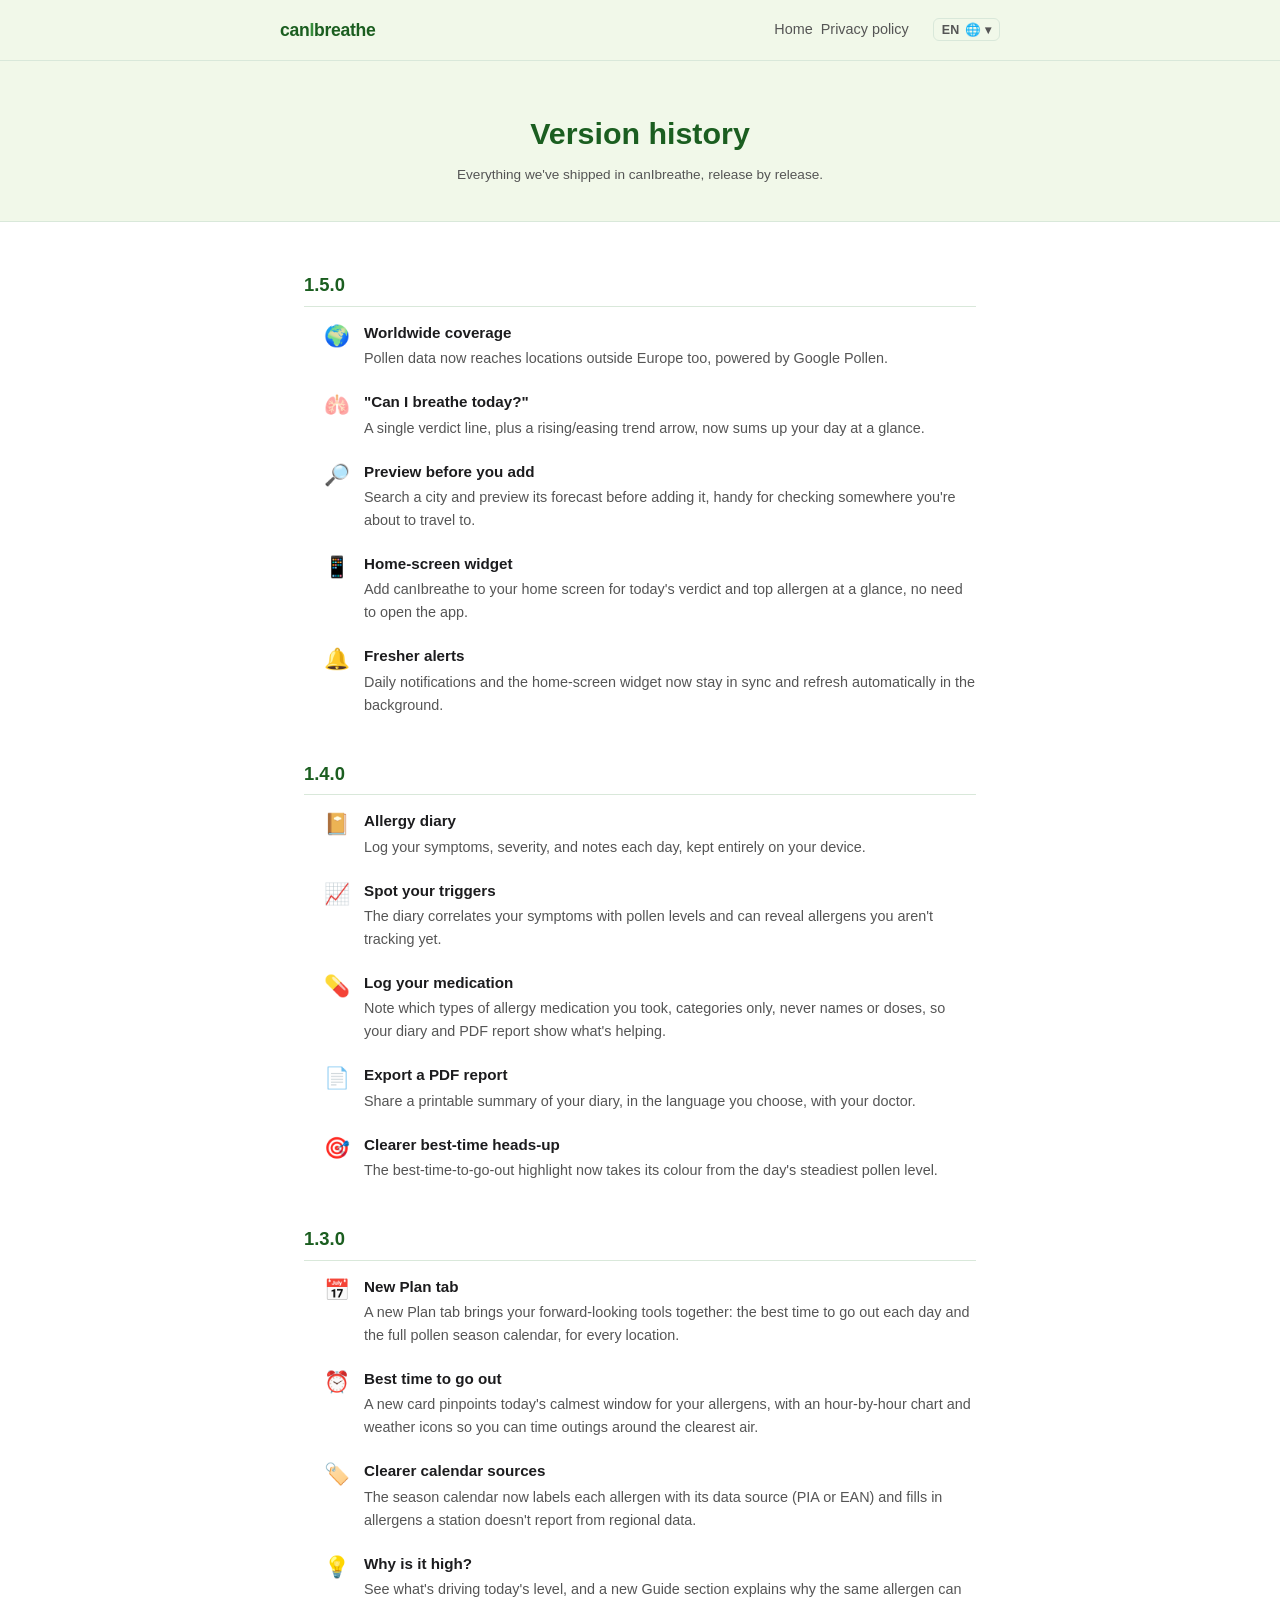
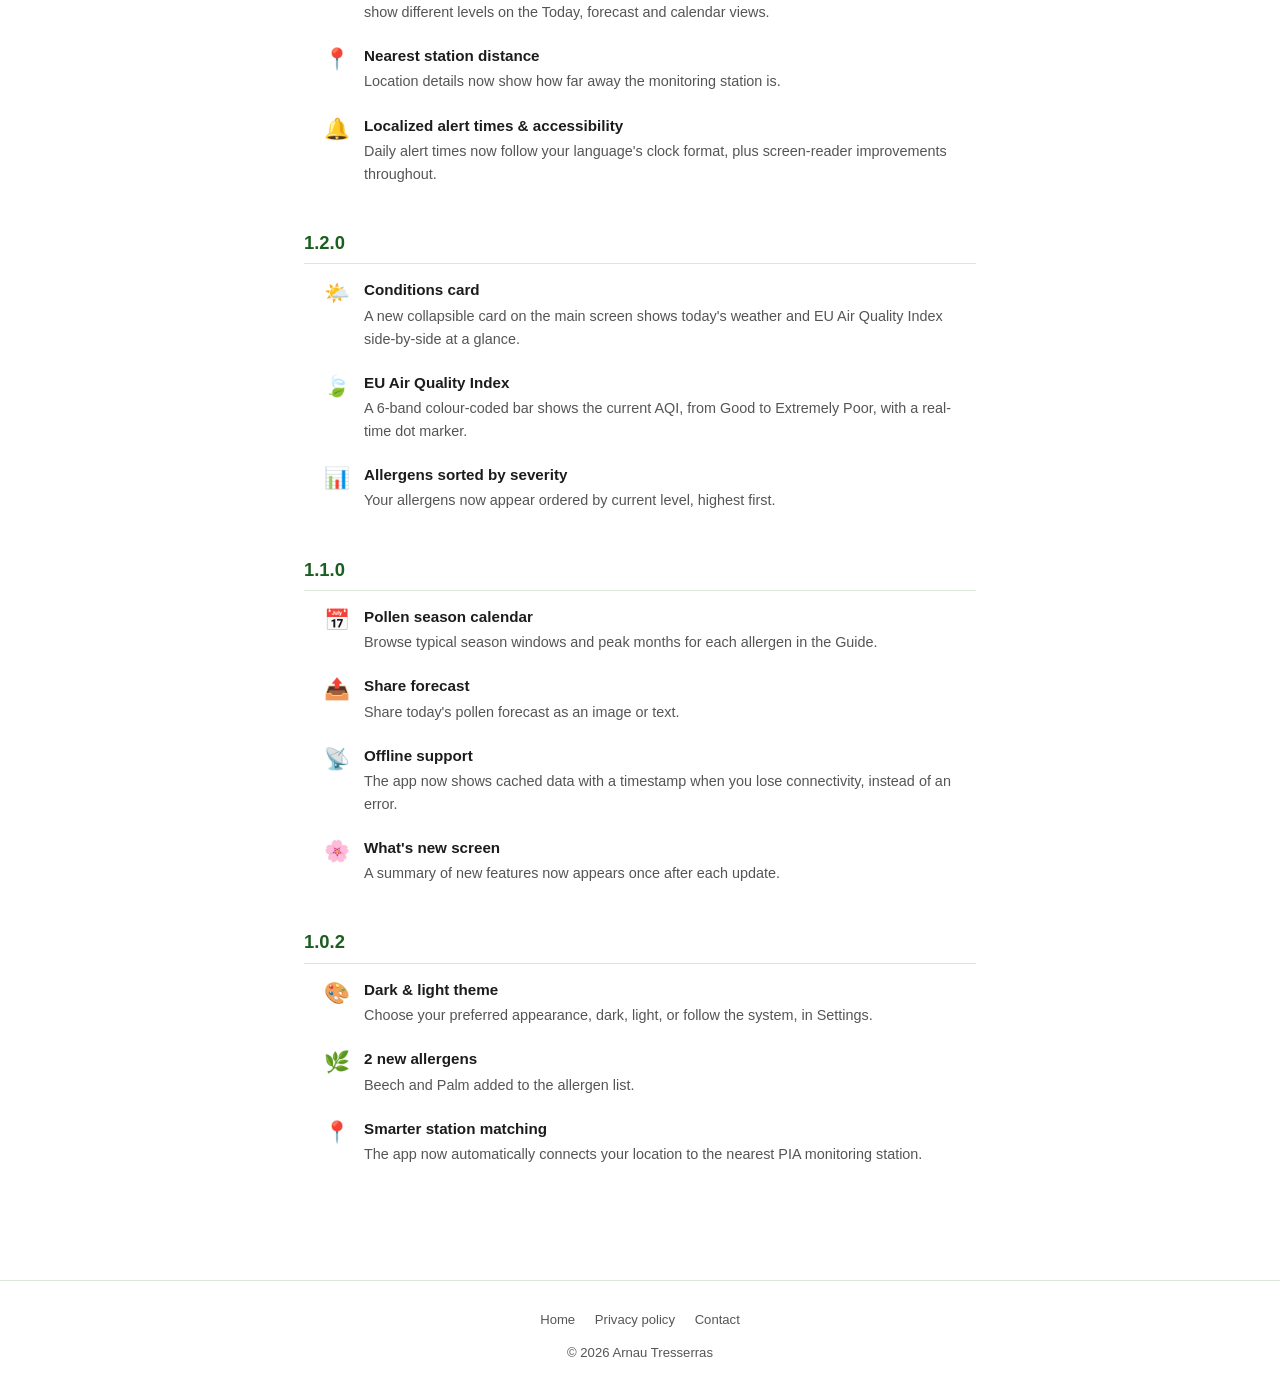
==== changelog.html @ b1a91bd7 "Release of app version 1.5. Updated app features. Added changelog page. Updated screenshots" ====
<!DOCTYPE html>
<html lang="ca">
<head>
  <meta charset="UTF-8" />
  <meta name="viewport" content="width=device-width, initial-scale=1.0" />
  <title>Historial de versions, canIbreathe</title>
  <meta name="description" content="Historial de versions de l'app canIbreathe: què ha inclòs cada actualització." data-i18n-content="meta.description.changelog" />
  <meta property="og:type" content="website" />
  <meta property="og:url" content="https://canibreathe.app/changelog.html" />
  <meta property="og:site_name" content="canIbreathe" />
  <meta property="og:title" content="Version History, canIbreathe" />
  <meta property="og:description" content="Version history for the canIbreathe app: what shipped in every release." />
  <meta property="og:image" content="https://canibreathe.app/apple-touch-icon-180.png" />
  <meta name="twitter:card" content="summary" />
  <meta name="twitter:title" content="Version History, canIbreathe" />
  <meta name="twitter:description" content="Version history for the canIbreathe app: what shipped in every release." />
  <meta name="twitter:image" content="https://canibreathe.app/apple-touch-icon-180.png" />
  <link rel="stylesheet" href="style.css?v=4" />
  <link rel="icon" href="favicon.png" />
  <link rel="apple-touch-icon" href="favicon.png" />
  <script>
    !function(t,e){var o,n,p,r;e.__SV||(window.posthog && window.posthog.__loaded)||(window.posthog=e,e._i=[],e.init=function(i,s,a){function g(t,e){var o=e.split(".");2==o.length&&(t=t[o[0]],e=o[1]),t[e]=function(){t.push([e].concat(Array.prototype.slice.call(arguments,0)))}}(p=t.createElement("script")).type="text/javascript",p.crossOrigin="anonymous",p.async=!0,p.src=s.api_host.replace(".i.posthog.com","-assets.i.posthog.com")+"/static/array.js",(r=t.getElementsByTagName("script")[0]).parentNode.insertBefore(p,r);var u=e;for(void 0!==a?u=e[a]=[]:a="posthog",u.people=u.people||[],u.toString=function(t){var e="posthog";return"posthog"!==a&&(e+="."+a),t||(e+=" (stub)"),e},u.people.toString=function(){return u.toString(1)+".people (stub)"},o="Ei Ni init zi Gi Nr Ui Xi Hi capture calculateEventProperties tn register register_once register_for_session unregister unregister_for_session an getFeatureFlag getFeatureFlagPayload getFeatureFlagResult isFeatureEnabled reloadFeatureFlags updateFlags updateEarlyAccessFeatureEnrollment getEarlyAccessFeatures on onFeatureFlags onSurveysLoaded onSessionId getSurveys getActiveMatchingSurveys renderSurvey displaySurvey cancelPendingSurvey canRenderSurvey canRenderSurveyAsync ln identify setPersonProperties group resetGroups setPersonPropertiesForFlags resetPersonPropertiesForFlags setGroupPropertiesForFlags resetGroupPropertiesForFlags reset setIdentity clearIdentity get_distinct_id getGroups get_session_id get_session_replay_url alias set_config startSessionRecording stopSessionRecording sessionRecordingStarted captureException addExceptionStep captureLog startExceptionAutocapture stopExceptionAutocapture loadToolbar get_property getSessionProperty nn Qi createPersonProfile setInternalOrTestUser sn qi cn opt_in_capturing opt_out_capturing has_opted_in_capturing has_opted_out_capturing get_explicit_consent_status is_capturing clear_opt_in_out_capturing Ji debug Fr rn getPageViewId captureTraceFeedback captureTraceMetric Bi".split(" "),n=0;n<o.length;n++)g(u,o[n]);e._i.push([i,s,a])},e.__SV=1)}(document,window.posthog||[]);
    posthog.init('phc_LRrSer0JCHmHAlgUVe1UBUHwa6GLvBOArZXyOaQ2EX9', {
        api_host: 'https://eu.i.posthog.com',
        defaults: '2026-01-30',
        person_profiles: 'identified_only', // or 'always' to create profiles for anonymous users as well
    })
</script>
</head>
<body data-title-key="page.title.changelog">

  <header>
    <div class="header-inner">
      <a class="logo" href="index.html">can<span>I</span>breathe</a>
      <nav>
        <a href="index.html" data-i18n="nav.home">Inici</a>
        <a href="privacy.html" data-i18n="nav.privacy">Política de privacitat</a>
        <div class="lang-switcher" aria-label="Canvia l'idioma" data-i18n-aria-label="lang-switcher.label">
          <button class="lang-toggle" aria-haspopup="listbox" aria-expanded="false">
            <span class="lang-current">CA</span>
            🌐 ▾
          </button>
          <ul class="lang-menu" role="listbox">
            <li><button class="lang-btn" data-lang="ca" role="option" aria-selected="true"><b>CA</b><span>Català</span></button></li>
            <li><button class="lang-btn" data-lang="en" role="option" aria-selected="false"><b>EN</b><span>English</span></button></li>
            <li><button class="lang-btn" data-lang="es" role="option" aria-selected="false"><b>ES</b><span>Español</span></button></li>
            <li><button class="lang-btn" data-lang="fr" role="option" aria-selected="false"><b>FR</b><span>Français</span></button></li>
            <li><button class="lang-btn" data-lang="pt" role="option" aria-selected="false"><b>PT</b><span>Português</span></button></li>
            <li><button class="lang-btn" data-lang="it" role="option" aria-selected="false"><b>IT</b><span>Italiano</span></button></li>
            <li><button class="lang-btn" data-lang="de" role="option" aria-selected="false"><b>DE</b><span>Deutsch</span></button></li>
          </ul>
        </div>
      </nav>
    </div>
  </header>

  <div class="policy-header">
    <h1 data-i18n="changelog.heading">Historial de versions</h1>
    <p class="meta" data-i18n="changelog.intro">Tot el que hem anat afegint a canIbreathe, versió per versió.</p>
  </div>

  <div class="policy-body">
    <div id="changelog-list"></div>
  </div>

  <footer>
    <a href="index.html" data-i18n="nav.home">Inici</a>
    <a href="privacy.html" data-i18n="footer.privacy">Política de privacitat</a>
    <a href="mailto:arnautresserras@gmail.com" data-i18n="footer.contact">Contacte</a>
    <p style="margin-top: 12px;" data-i18n="footer.copy">&copy; 2026 Arnau Tresserras</p>
  </footer>

  <script src="changelog-data.js?v=1"></script>
  <script src="i18n.js?v=4"></script>
  <script>
    function renderChangelog(lang) {
      const releases = CHANGELOG[lang] || CHANGELOG.en;
      const container = document.getElementById('changelog-list');
      container.innerHTML = releases.map(release => `
        <section class="changelog-version">
          <h2>${release.version}</h2>
          <ul class="changelog-items">
            ${release.items.map(item => `
              <li>
                <span class="more-icon" aria-hidden="true">${item.emoji}</span>
                <div><strong>${item.title}</strong><p>${item.body}</p></div>
              </li>
            `).join('')}
          </ul>
        </section>
      `).join('');
    }

    document.addEventListener('DOMContentLoaded', () => {
      renderChangelog(detectLang());
      document.querySelectorAll('.lang-btn').forEach(btn => {
        btn.addEventListener('click', () => renderChangelog(btn.dataset.lang));
      });
    });
  </script>
</body>
</html>
---- style.css ----
:root {
  --green-dark:   #1B5E20;
  --green:        #2E7D32;
  --green-mid:    #388E3C;
  --green-light:  #E8F5E9;
  --green-pale:   #F1F8E9;
  --text:         #1C1C1E;
  --text-secondary: #555;
  --border:       #D9E8DA;
  --white:        #FFFFFF;
  --radius:       12px;
  --max-width:    720px;
  --wide:         1040px;
}

*, *::before, *::after { box-sizing: border-box; margin: 0; padding: 0; }

body {
  font-family: -apple-system, BlinkMacSystemFont, "Segoe UI", Roboto, Helvetica, Arial, sans-serif;
  background: var(--white);
  color: var(--text);
  line-height: 1.6;
}

a { color: var(--green); text-decoration: none; }
a:hover { text-decoration: underline; }

/* ── Header ── */
header {
  background: var(--green-pale);
  border-bottom: 1px solid var(--border);
  padding: 0 24px;
}

.header-inner {
  max-width: var(--max-width);
  margin: 0 auto;
  display: flex;
  align-items: center;
  justify-content: space-between;
  height: 60px;
}

.logo {
  font-size: 1.1rem;
  font-weight: 700;
  color: var(--green-dark);
  letter-spacing: -0.3px;
}

.logo span { color: var(--green-mid); }

nav {
  display: flex;
  align-items: center;
  gap: 8px;
}

nav a {
  font-size: 0.9rem;
  color: var(--text-secondary);
  white-space: nowrap;
}

nav a:hover { color: var(--green); text-decoration: none; }

/* ── Layout wrappers ── */
.wrap {
  max-width: var(--wide);
  margin: 0 auto;
  padding: 0 24px;
}

.wrap-narrow {
  max-width: 620px;
  margin: 0 auto;
  padding: 0 24px;
  text-align: center;
}

/* ── Reusable phone frame ── */
.device {
  background: #0f0f0f;
  border-radius: 42px;
  padding: 8px;
  max-width: 300px;
  width: 100%;
  overflow: hidden;
  box-shadow: 0 26px 50px -18px rgba(27, 94, 32, 0.35), 0 8px 22px rgba(0, 0, 0, 0.12);
}

.device img { display: block; width: 100%; height: auto; border-radius: 34px; }

/* ── Reusable store buttons ── */
.store-row { display: flex; gap: 12px; flex-wrap: wrap; }
.store-row.center { justify-content: center; }

.store-btn {
  display: inline-flex;
  align-items: center;
  gap: 10px;
  background: var(--green-dark);
  color: var(--white);
  border-radius: var(--radius);
  padding: 10px 18px;
  transition: opacity 0.15s, transform 0.15s;
}

.store-btn:hover { opacity: 0.9; text-decoration: none; color: var(--white); transform: translateY(-1px); }
.store-glyph { width: 22px; height: 22px; flex-shrink: 0; opacity: 0.9; }
.store-btn-text { display: flex; flex-direction: column; line-height: 1.15; text-align: left; }
.store-btn-text small { font-size: 0.66rem; opacity: 0.8; }
.store-btn-text strong { font-size: 1rem; font-weight: 700; }

/* ── Hero ── */
.hero {
  background: linear-gradient(180deg, var(--green-pale) 0%, var(--white) 100%);
  padding: 72px 0 64px;
}

.hero-grid {
  display: grid;
  grid-template-columns: 1.05fr 0.95fr;
  gap: 56px;
  align-items: center;
}

.hero-brand {
  display: flex;
  align-items: center;
  gap: 10px;
  margin-bottom: 20px;
  font-weight: 700;
  font-size: 1.05rem;
  color: var(--green-dark);
}

.hero-brand img { width: 34px; height: 34px; }

.hero h1 {
  font-size: 2.7rem;
  line-height: 1.1;
  font-weight: 800;
  letter-spacing: -0.6px;
  color: var(--green-dark);
  margin-bottom: 16px;
}

.hero .lead {
  font-size: 1.12rem;
  color: var(--text-secondary);
  margin-bottom: 28px;
  max-width: 40ch;
}

.hero-media { display: flex; justify-content: center; }

/* ── Feature story rows ── */
.feature-rows { padding: 32px 0 8px; }

.frow {
  display: grid;
  grid-template-columns: 1fr 1fr;
  gap: 56px;
  align-items: center;
  padding: 48px 0;
}

.frow-media { display: flex; justify-content: center; }
.frow-media .device { max-width: 272px; }
.frow.reverse .frow-media { order: 2; }

.frow-copy h2 {
  font-size: 1.7rem;
  line-height: 1.2;
  font-weight: 800;
  letter-spacing: -0.3px;
  color: var(--green-dark);
  margin-bottom: 12px;
}

.frow-copy p { font-size: 1.02rem; color: var(--text-secondary); max-width: 42ch; }

/* ── Secondary features strip ── */
.more { background: var(--green-pale); border-top: 1px solid var(--border); padding: 56px 0; }

.more h2 {
  text-align: center;
  font-size: 1.4rem;
  font-weight: 700;
  color: var(--green-dark);
  margin-bottom: 32px;
}

.more-grid {
  display: grid;
  grid-template-columns: repeat(auto-fit, minmax(270px, 1fr));
  gap: 22px 36px;
}

.more-grid li { display: flex; gap: 14px; align-items: flex-start; list-style: none; }
.more-icon { font-size: 1.4rem; line-height: 1.4; flex-shrink: 0; }
.more-grid strong { display: block; font-size: 0.98rem; color: var(--green-dark); margin-bottom: 3px; }
.more-grid p { font-size: 0.9rem; color: var(--text-secondary); }

/* ── Download band ── */
.download { padding: 64px 0 72px; text-align: center; }
.download h2 { font-size: 1.8rem; font-weight: 800; color: var(--green-dark); margin-bottom: 8px; }
.download p { color: var(--text-secondary); margin-bottom: 24px; }

/* ── Scroll reveal ── */
.reveal { opacity: 0; transform: translateY(18px); transition: opacity 0.6s ease, transform 0.6s ease; }
.reveal.in { opacity: 1; transform: none; }
@media (prefers-reduced-motion: reduce) { .reveal { opacity: 1; transform: none; transition: none; } }

/* ── Eyebrow label ── */
.eyebrow {
  font-size: 0.75rem;
  font-weight: 700;
  letter-spacing: 0.6px;
  text-transform: uppercase;
  color: var(--green-mid);
  margin-bottom: 10px;
}

/* ── Privacy trust band ── */
.trust {
  background: var(--green-light);
  border-top: 1px solid var(--border);
  border-bottom: 1px solid var(--border);
  padding: 40px 0;
  text-align: center;
}

.trust-lead {
  font-size: 1.1rem;
  color: var(--text);
  max-width: 46ch;
  margin: 0 auto 20px;
}

.trust-points {
  display: flex;
  flex-wrap: wrap;
  justify-content: center;
  gap: 12px 28px;
  list-style: none;
}

.trust-points li {
  display: inline-flex;
  align-items: center;
  gap: 8px;
  font-size: 0.95rem;
  font-weight: 600;
  color: var(--green-dark);
}

.trust-points .tick { color: var(--green); font-weight: 800; }

/* ── Set up in under a minute ── */
.setup { padding: 64px 0; }

.setup h2 {
  text-align: center;
  font-size: 1.7rem;
  font-weight: 800;
  letter-spacing: -0.3px;
  color: var(--green-dark);
  margin-bottom: 40px;
}

.setup-steps {
  display: grid;
  grid-template-columns: repeat(3, 1fr);
  gap: 36px;
  list-style: none;
  max-width: 860px;
  margin: 0 auto;
}

.setup-steps li {
  display: flex;
  flex-direction: column;
  align-items: center;
  text-align: center;
}

.device-sm { max-width: 190px; margin-bottom: 18px; border-radius: 32px; }
.device-sm img { border-radius: 25px; }

.step-n {
  display: inline-flex;
  align-items: center;
  justify-content: center;
  width: 26px;
  height: 26px;
  border-radius: 50%;
  background: var(--green-dark);
  color: var(--white);
  font-size: 0.8rem;
  font-weight: 700;
  margin-bottom: 10px;
}

.setup-steps strong { font-size: 1.05rem; color: var(--green-dark); margin-bottom: 4px; }
.setup-steps p { font-size: 0.92rem; color: var(--text-secondary); max-width: 26ch; }

/* ── Data sources ── */
.sources {
  background: var(--green-pale);
  border-top: 1px solid var(--border);
  padding: 36px 0;
  text-align: center;
}

.sources p { font-size: 0.98rem; color: var(--text-secondary); max-width: 52ch; margin: 0 auto; }
.sources strong { color: var(--green-dark); font-weight: 700; }

/* ── Footer ── */
footer {
  border-top: 1px solid var(--border);
  padding: 28px 24px;
  text-align: center;
  font-size: 0.82rem;
  color: var(--text-secondary);
}

footer a { color: var(--text-secondary); margin: 0 8px; }
footer a:hover { color: var(--green); }

/* ── Privacy policy page ── */
.policy-header {
  background: var(--green-pale);
  border-bottom: 1px solid var(--border);
  padding: 48px 24px 36px;
  text-align: center;
}

.policy-header h1 {
  font-size: 1.9rem;
  font-weight: 800;
  color: var(--green-dark);
  margin-bottom: 6px;
}

.policy-header .meta {
  font-size: 0.85rem;
  color: var(--text-secondary);
}

.policy-body {
  max-width: var(--max-width);
  margin: 0 auto;
  padding: 48px 24px 72px;
}

.policy-body h2 {
  font-size: 1.1rem;
  font-weight: 700;
  color: var(--green-dark);
  margin: 36px 0 10px;
  padding-bottom: 6px;
  border-bottom: 1px solid var(--border);
}

.policy-body h2:first-child { margin-top: 0; }

.policy-body p  { font-size: 0.925rem; color: var(--text-secondary); margin-bottom: 12px; }
.policy-body ul { font-size: 0.925rem; color: var(--text-secondary); margin: 0 0 12px 20px; }
.policy-body li { margin-bottom: 6px; }

.policy-body .highlight {
  background: var(--green-light);
  border-left: 3px solid var(--green);
  border-radius: 0 var(--radius) var(--radius) 0;
  padding: 12px 16px;
  margin-bottom: 16px;
  font-size: 0.9rem;
  color: var(--text);
}

/* ── Version history page ── */
.changelog-version {
  margin-bottom: 36px;
}

.changelog-version h2 {
  font-size: 1.15rem;
  font-weight: 800;
  color: var(--green-dark);
  margin: 0 0 14px;
  padding-bottom: 6px;
  border-bottom: 1px solid var(--border);
}

.changelog-items { list-style: none; display: flex; flex-direction: column; gap: 14px; }
.changelog-items li { display: flex; gap: 14px; align-items: flex-start; }
.changelog-items .more-icon { font-size: 1.3rem; line-height: 1.4; flex-shrink: 0; }
.changelog-items strong { display: block; font-size: 0.95rem; color: var(--text); margin-bottom: 2px; }
.changelog-items p { font-size: 0.9rem; color: var(--text-secondary); margin: 0; }

/* ── Lang switcher ── */
.lang-switcher {
  position: relative;
  margin-left: 16px;
}

.lang-toggle {
  display: flex;
  align-items: center;
  gap: 5px;
  background: none;
  border: 1px solid var(--border);
  border-radius: 6px;
  color: var(--text-secondary);
  cursor: pointer;
  font-size: 0.78rem;
  font-weight: 600;
  letter-spacing: 0.3px;
  padding: 3px 8px;
  transition: border-color 0.12s, color 0.12s;
  white-space: nowrap;
}

.lang-toggle:hover,
.lang-toggle[aria-expanded="true"] {
  border-color: var(--green);
  color: var(--green);
}

.lang-menu {
  display: none;
  position: absolute;
  right: 0;
  top: calc(100% + 4px);
  background: var(--white);
  border: 1px solid var(--border);
  border-radius: var(--radius);
  box-shadow: 0 4px 14px rgba(0,0,0,0.08);
  list-style: none;
  min-width: 140px;
  padding: 4px;
  z-index: 100;
}

.lang-switcher.open .lang-menu { display: block; }

.lang-btn {
  display: flex;
  align-items: center;
  gap: 8px;
  width: 100%;
  background: none;
  border: none;
  border-radius: 6px;
  color: var(--text-secondary);
  cursor: pointer;
  font-size: 0.82rem;
  font-weight: 500;
  padding: 6px 10px;
  text-align: left;
  transition: background 0.12s, color 0.12s;
}

.lang-btn b {
  font-size: 0.78rem;
  font-weight: 700;
  letter-spacing: 0.3px;
  min-width: 20px;
}

.lang-btn:hover { background: var(--green-light); color: var(--green-dark); }
.lang-btn.active { color: var(--green); }

/* ── Responsive ── */
@media (max-width: 820px) {
  .hero { padding: 56px 0 48px; }
  .hero-grid { grid-template-columns: 1fr; gap: 36px; text-align: center; }
  .hero-brand { justify-content: center; }
  .hero .lead { margin-left: auto; margin-right: auto; }
  .hero-copy .store-row { justify-content: center; }

  .frow { grid-template-columns: 1fr; gap: 28px; text-align: center; padding: 40px 0; }
  .frow .frow-media,
  .frow.reverse .frow-media { order: 0; }
  .frow-copy p { margin-left: auto; margin-right: auto; }

  .more-grid li { text-align: left; }

  .setup-steps { grid-template-columns: 1fr; gap: 44px; max-width: 320px; }
}

@media (max-width: 500px) {
  .hero h1 { font-size: 2rem; }
  .frow-copy h2 { font-size: 1.45rem; }
  header { padding: 10px 16px; }
  .header-inner { flex-wrap: wrap; height: auto; row-gap: 10px; }
  nav { width: 100%; flex-wrap: wrap; justify-content: center; gap: 10px 14px; }
  nav a { font-size: 0.82rem; }
  .store-row { justify-content: center; }
}
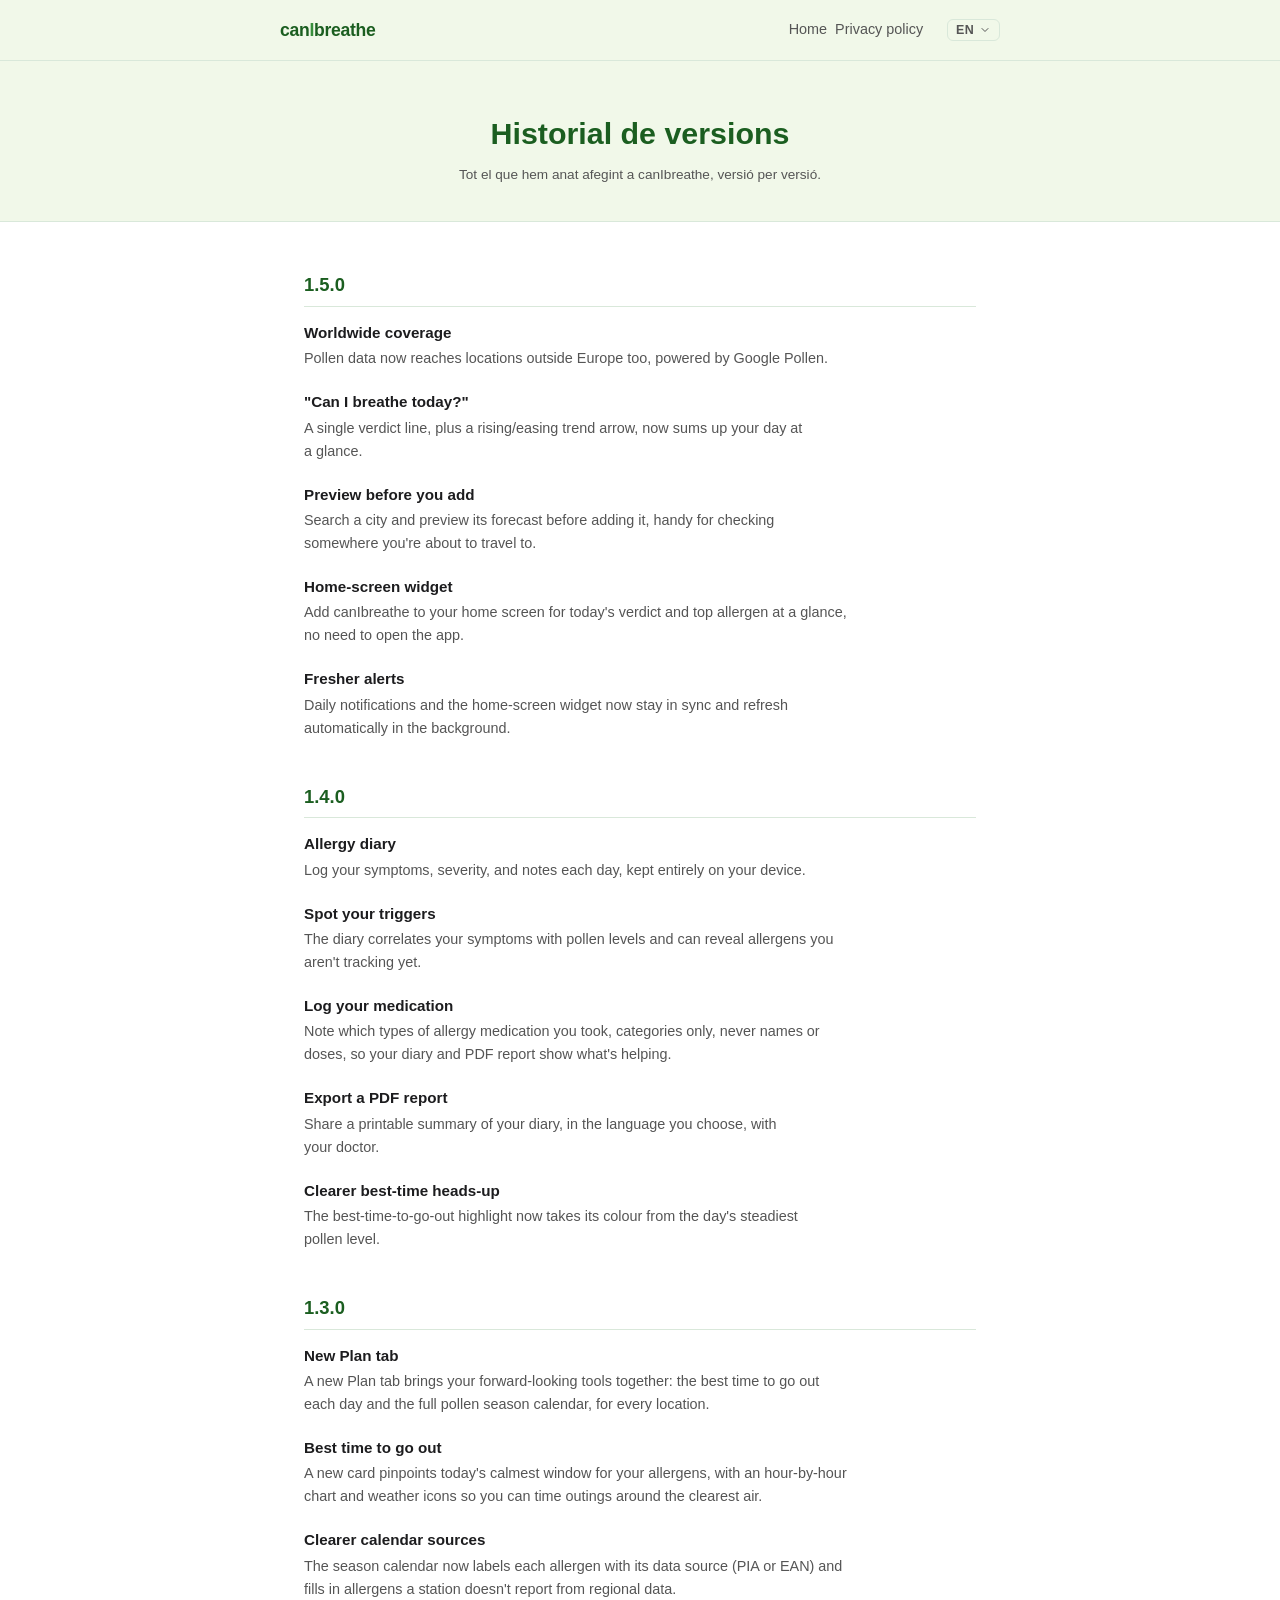
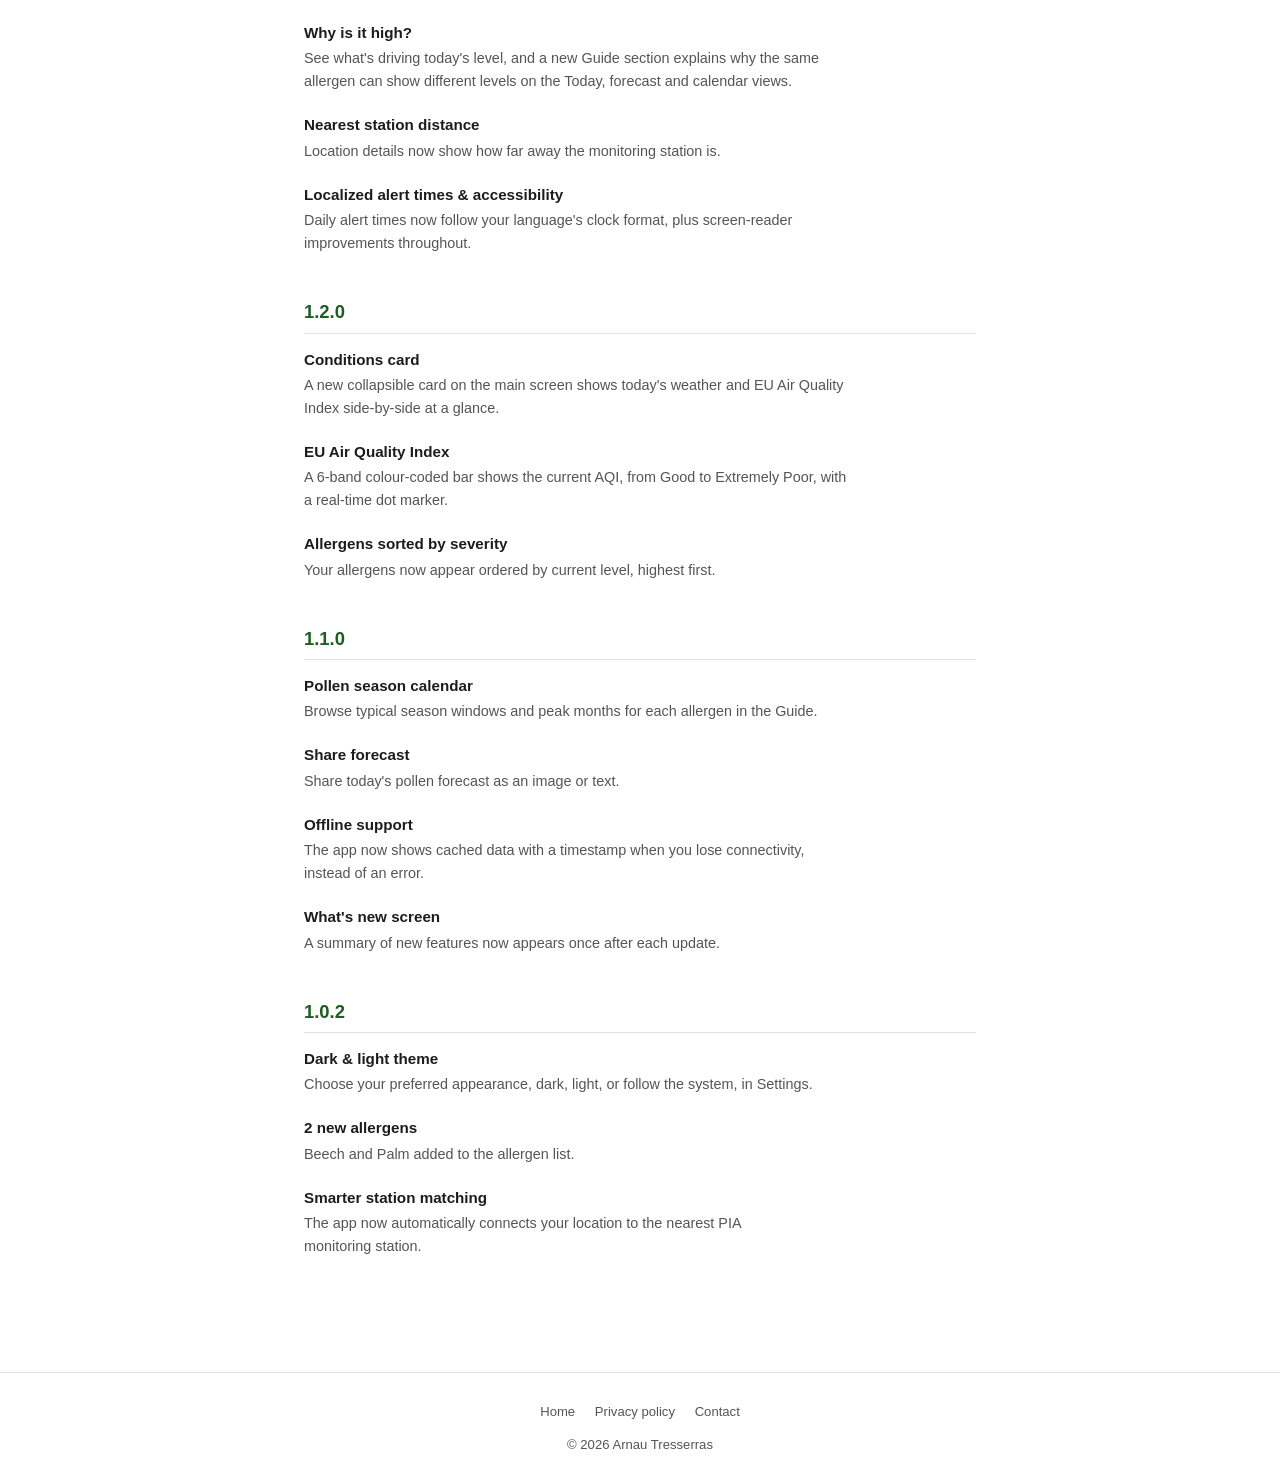
==== commit 89bc0afa: "fix: Hallmark polish of the landing, privacy and changelog pages Clears every Floor finding from the" ====
--- a/changelog.html
+++ b/changelog.html
@@ -15,7 +15,7 @@
   <meta name="twitter:title" content="Version History, canIbreathe" />
   <meta name="twitter:description" content="Version history for the canIbreathe app: what shipped in every release." />
   <meta name="twitter:image" content="https://canibreathe.app/apple-touch-icon-180.png" />
-  <link rel="stylesheet" href="style.css?v=4" />
+  <link rel="stylesheet" href="style.css?v=5" />
   <link rel="icon" href="favicon.png" />
   <link rel="apple-touch-icon" href="favicon.png" />
   <script>
@@ -38,7 +38,7 @@
         <div class="lang-switcher" aria-label="Canvia l'idioma" data-i18n-aria-label="lang-switcher.label">
           <button class="lang-toggle" aria-haspopup="listbox" aria-expanded="false">
             <span class="lang-current">CA</span>
-            🌐 ▾
+            <svg class="lang-chevron" viewBox="0 0 24 24" fill="none" stroke="currentColor" stroke-width="2" stroke-linecap="round" stroke-linejoin="round" aria-hidden="true"><path d="m6 9 6 6 6-6"/></svg>
           </button>
           <ul class="lang-menu" role="listbox">
             <li><button class="lang-btn" data-lang="ca" role="option" aria-selected="true"><b>CA</b><span>Català</span></button></li>
@@ -70,7 +70,7 @@
     <p style="margin-top: 12px;" data-i18n="footer.copy">&copy; 2026 Arnau Tresserras</p>
   </footer>
 
-  <script src="changelog-data.js?v=1"></script>
+  <script src="changelog-data.js?v=2"></script>
   <script src="i18n.js?v=4"></script>
   <script>
     function renderChangelog(lang) {
@@ -82,7 +82,6 @@
           <ul class="changelog-items">
             ${release.items.map(item => `
               <li>
-                <span class="more-icon" aria-hidden="true">${item.emoji}</span>
                 <div><strong>${item.title}</strong><p>${item.body}</p></div>
               </li>
             `).join('')}
--- a/style.css
+++ b/style.css
@@ -1,3 +1,11 @@
+/* Hallmark · checked: 2026-10-27 · genre: editorial (inferred)
+ * floor: 0 FAIL · fixed: 9 (26a, 30a, 34, 40, 48, 50, 54, 62, 67) · structural: 7 printed (8, 9, 44c, 58, 77, 78, 79)
+ * built: the project · redesign: polish · v2.0.0 */
+/* Hallmark · waive 7b · surface: absolute · the white paper sets off the green bands and the phone screenshots, a tint belongs to a restyle */
+/* Hallmark · waive 26b · no form control and no aria-disabled on the site · the App Store and Google Play links and the Català to Deutsch options never go disabled */
+/* Hallmark · answered F4 · the App Store and Google Play badges sit side by side by store convention, neither is secondary */
+/* Hallmark · answered F1 · straight apostrophes live in the seven i18n dictionaries, a typographic pass is its own task across them */
+/* Hallmark · dismissed 25 · the setup step captions are one sentence each, 30ch sits in the caption range */
 :root {
   --green-dark:   #1B5E20;
   --green:        #2E7D32;
@@ -8,6 +16,11 @@
   --text-secondary: #555;
   --border:       #D9E8DA;
   --white:        #FFFFFF;
+  --focus:        var(--green-dark);
+  --device-bezel: #0f0f0f;
+  --shadow-device: 0 26px 50px -18px rgba(27, 94, 32, 0.35), 0 8px 22px rgba(0, 0, 0, 0.12);
+  --shadow-menu:  0 4px 14px rgba(0, 0, 0, 0.08);
+  --font-body:    -apple-system, BlinkMacSystemFont, "Segoe UI", Roboto, Helvetica, Arial, sans-serif;
   --radius:       12px;
   --max-width:    720px;
   --wide:         1040px;
@@ -15,8 +28,10 @@
 
 *, *::before, *::after { box-sizing: border-box; margin: 0; padding: 0; }
 
+html, body { overflow-x: clip; }
+
 body {
-  font-family: -apple-system, BlinkMacSystemFont, "Segoe UI", Roboto, Helvetica, Arial, sans-serif;
+  font-family: var(--font-body);
   background: var(--white);
   color: var(--text);
   line-height: 1.6;
@@ -24,6 +39,15 @@
 
 a { color: var(--green); text-decoration: none; }
 a:hover { text-decoration: underline; }
+
+a:focus-visible,
+button:focus-visible {
+  outline: 2px solid var(--focus);
+  outline-offset: 3px;
+}
+
+p { text-wrap: pretty; }
+h1, h2 { text-wrap: balance; overflow-wrap: break-word; min-width: 0; }
 
 /* ── Header ── */
 header {
@@ -80,13 +104,13 @@
 
 /* ── Reusable phone frame ── */
 .device {
-  background: #0f0f0f;
+  background: var(--device-bezel);
   border-radius: 42px;
   padding: 8px;
   max-width: 300px;
   width: 100%;
   overflow: hidden;
-  box-shadow: 0 26px 50px -18px rgba(27, 94, 32, 0.35), 0 8px 22px rgba(0, 0, 0, 0.12);
+  box-shadow: var(--shadow-device);
 }
 
 .device img { display: block; width: 100%; height: auto; border-radius: 34px; }
@@ -107,9 +131,10 @@
 }
 
 .store-btn:hover { opacity: 0.9; text-decoration: none; color: var(--white); transform: translateY(-1px); }
+.store-btn:active { opacity: 1; transform: none; }
 .store-glyph { width: 22px; height: 22px; flex-shrink: 0; opacity: 0.9; }
 .store-btn-text { display: flex; flex-direction: column; line-height: 1.15; text-align: left; }
-.store-btn-text small { font-size: 0.66rem; opacity: 0.8; }
+.store-btn-text small { font-size: 0.75rem; opacity: 0.8; }
 .store-btn-text strong { font-size: 1rem; font-weight: 700; }
 
 /* ── Hero ── */
@@ -120,7 +145,7 @@
 
 .hero-grid {
   display: grid;
-  grid-template-columns: 1.05fr 0.95fr;
+  grid-template-columns: minmax(0, 1.05fr) minmax(0, 0.95fr);
   gap: 56px;
   align-items: center;
 }
@@ -160,7 +185,7 @@
 
 .frow {
   display: grid;
-  grid-template-columns: 1fr 1fr;
+  grid-template-columns: minmax(0, 1fr) minmax(0, 1fr);
   gap: 56px;
   align-items: center;
   padding: 48px 0;
@@ -179,7 +204,7 @@
   margin-bottom: 12px;
 }
 
-.frow-copy p { font-size: 1.02rem; color: var(--text-secondary); max-width: 42ch; }
+.frow-copy p { font-size: 1.02rem; color: var(--text-secondary); max-width: 48ch; }
 
 /* ── Secondary features strip ── */
 .more { background: var(--green-pale); border-top: 1px solid var(--border); padding: 56px 0; }
@@ -199,7 +224,7 @@
 }
 
 .more-grid li { display: flex; gap: 14px; align-items: flex-start; list-style: none; }
-.more-icon { font-size: 1.4rem; line-height: 1.4; flex-shrink: 0; }
+.more-icon { width: 24px; height: 24px; flex-shrink: 0; margin-top: 2px; color: var(--green); }
 .more-grid strong { display: block; font-size: 0.98rem; color: var(--green-dark); margin-bottom: 3px; }
 .more-grid p { font-size: 0.9rem; color: var(--text-secondary); }
 
@@ -209,18 +234,16 @@
 .download p { color: var(--text-secondary); margin-bottom: 24px; }
 
 /* ── Scroll reveal ── */
-.reveal { opacity: 0; transform: translateY(18px); transition: opacity 0.6s ease, transform 0.6s ease; }
-.reveal.in { opacity: 1; transform: none; }
-@media (prefers-reduced-motion: reduce) { .reveal { opacity: 1; transform: none; transition: none; } }
-
-/* ── Eyebrow label ── */
-.eyebrow {
-  font-size: 0.75rem;
-  font-weight: 700;
-  letter-spacing: 0.6px;
-  text-transform: uppercase;
-  color: var(--green-mid);
-  margin-bottom: 10px;
+.js .reveal { opacity: 0; transform: translateY(18px); transition: opacity 0.6s ease, transform 0.6s ease; }
+.js .reveal.in { opacity: 1; transform: none; }
+@media (prefers-reduced-motion: reduce) { .js .reveal { opacity: 1; transform: none; transition: none; } }
+
+/* ── Band heading (trust, sources) ── */
+.band-title {
+  font-size: 1.1rem;
+  font-weight: 700;
+  color: var(--green-dark);
+  margin-bottom: 8px;
 }
 
 /* ── Privacy trust band ── */
@@ -232,6 +255,8 @@
   text-align: center;
 }
 
+.trust .wrap-narrow { max-width: 760px; }
+
 .trust-lead {
   font-size: 1.1rem;
   color: var(--text);
@@ -252,7 +277,7 @@
   align-items: center;
   gap: 8px;
   font-size: 0.95rem;
-  font-weight: 600;
+  font-weight: 700;
   color: var(--green-dark);
 }
 
@@ -272,7 +297,7 @@
 
 .setup-steps {
   display: grid;
-  grid-template-columns: repeat(3, 1fr);
+  grid-template-columns: repeat(3, minmax(0, 1fr));
   gap: 36px;
   list-style: none;
   max-width: 860px;
@@ -304,7 +329,7 @@
 }
 
 .setup-steps strong { font-size: 1.05rem; color: var(--green-dark); margin-bottom: 4px; }
-.setup-steps p { font-size: 0.92rem; color: var(--text-secondary); max-width: 26ch; }
+.setup-steps p { font-size: 0.92rem; color: var(--text-secondary); max-width: 30ch; }
 
 /* ── Data sources ── */
 .sources {
@@ -366,14 +391,14 @@
 
 .policy-body h2:first-child { margin-top: 0; }
 
-.policy-body p  { font-size: 0.925rem; color: var(--text-secondary); margin-bottom: 12px; }
-.policy-body ul { font-size: 0.925rem; color: var(--text-secondary); margin: 0 0 12px 20px; }
+.policy-body p  { font-size: 0.925rem; color: var(--text-secondary); margin-bottom: 12px; max-width: 68ch; }
+.policy-body ul { font-size: 0.925rem; color: var(--text-secondary); margin: 0 0 12px 20px; max-width: 68ch; }
 .policy-body li { margin-bottom: 6px; }
 
 .policy-body .highlight {
   background: var(--green-light);
-  border-left: 3px solid var(--green);
-  border-radius: 0 var(--radius) var(--radius) 0;
+  border: 1px solid var(--border);
+  border-radius: var(--radius);
   padding: 12px 16px;
   margin-bottom: 16px;
   font-size: 0.9rem;
@@ -395,8 +420,8 @@
 }
 
 .changelog-items { list-style: none; display: flex; flex-direction: column; gap: 14px; }
+.policy-body .changelog-items { margin-left: 0; }
 .changelog-items li { display: flex; gap: 14px; align-items: flex-start; }
-.changelog-items .more-icon { font-size: 1.3rem; line-height: 1.4; flex-shrink: 0; }
 .changelog-items strong { display: block; font-size: 0.95rem; color: var(--text); margin-bottom: 2px; }
 .changelog-items p { font-size: 0.9rem; color: var(--text-secondary); margin: 0; }
 
@@ -437,7 +462,7 @@
   background: var(--white);
   border: 1px solid var(--border);
   border-radius: var(--radius);
-  box-shadow: 0 4px 14px rgba(0,0,0,0.08);
+  box-shadow: var(--shadow-menu);
   list-style: none;
   min-width: 140px;
   padding: 4px;
@@ -471,24 +496,26 @@
 }
 
 .lang-btn:hover { background: var(--green-light); color: var(--green-dark); }
+.lang-btn:active { background: var(--border); }
+.lang-chevron { width: 12px; height: 12px; }
 .lang-btn.active { color: var(--green); }
 
 /* ── Responsive ── */
 @media (max-width: 820px) {
   .hero { padding: 56px 0 48px; }
-  .hero-grid { grid-template-columns: 1fr; gap: 36px; text-align: center; }
+  .hero-grid { grid-template-columns: minmax(0, 1fr); gap: 36px; text-align: center; }
   .hero-brand { justify-content: center; }
   .hero .lead { margin-left: auto; margin-right: auto; }
   .hero-copy .store-row { justify-content: center; }
 
-  .frow { grid-template-columns: 1fr; gap: 28px; text-align: center; padding: 40px 0; }
+  .frow { grid-template-columns: minmax(0, 1fr); gap: 28px; text-align: center; padding: 40px 0; }
   .frow .frow-media,
   .frow.reverse .frow-media { order: 0; }
   .frow-copy p { margin-left: auto; margin-right: auto; }
 
   .more-grid li { text-align: left; }
 
-  .setup-steps { grid-template-columns: 1fr; gap: 44px; max-width: 320px; }
+  .setup-steps { grid-template-columns: minmax(0, 1fr); gap: 44px; max-width: 320px; }
 }
 
 @media (max-width: 500px) {
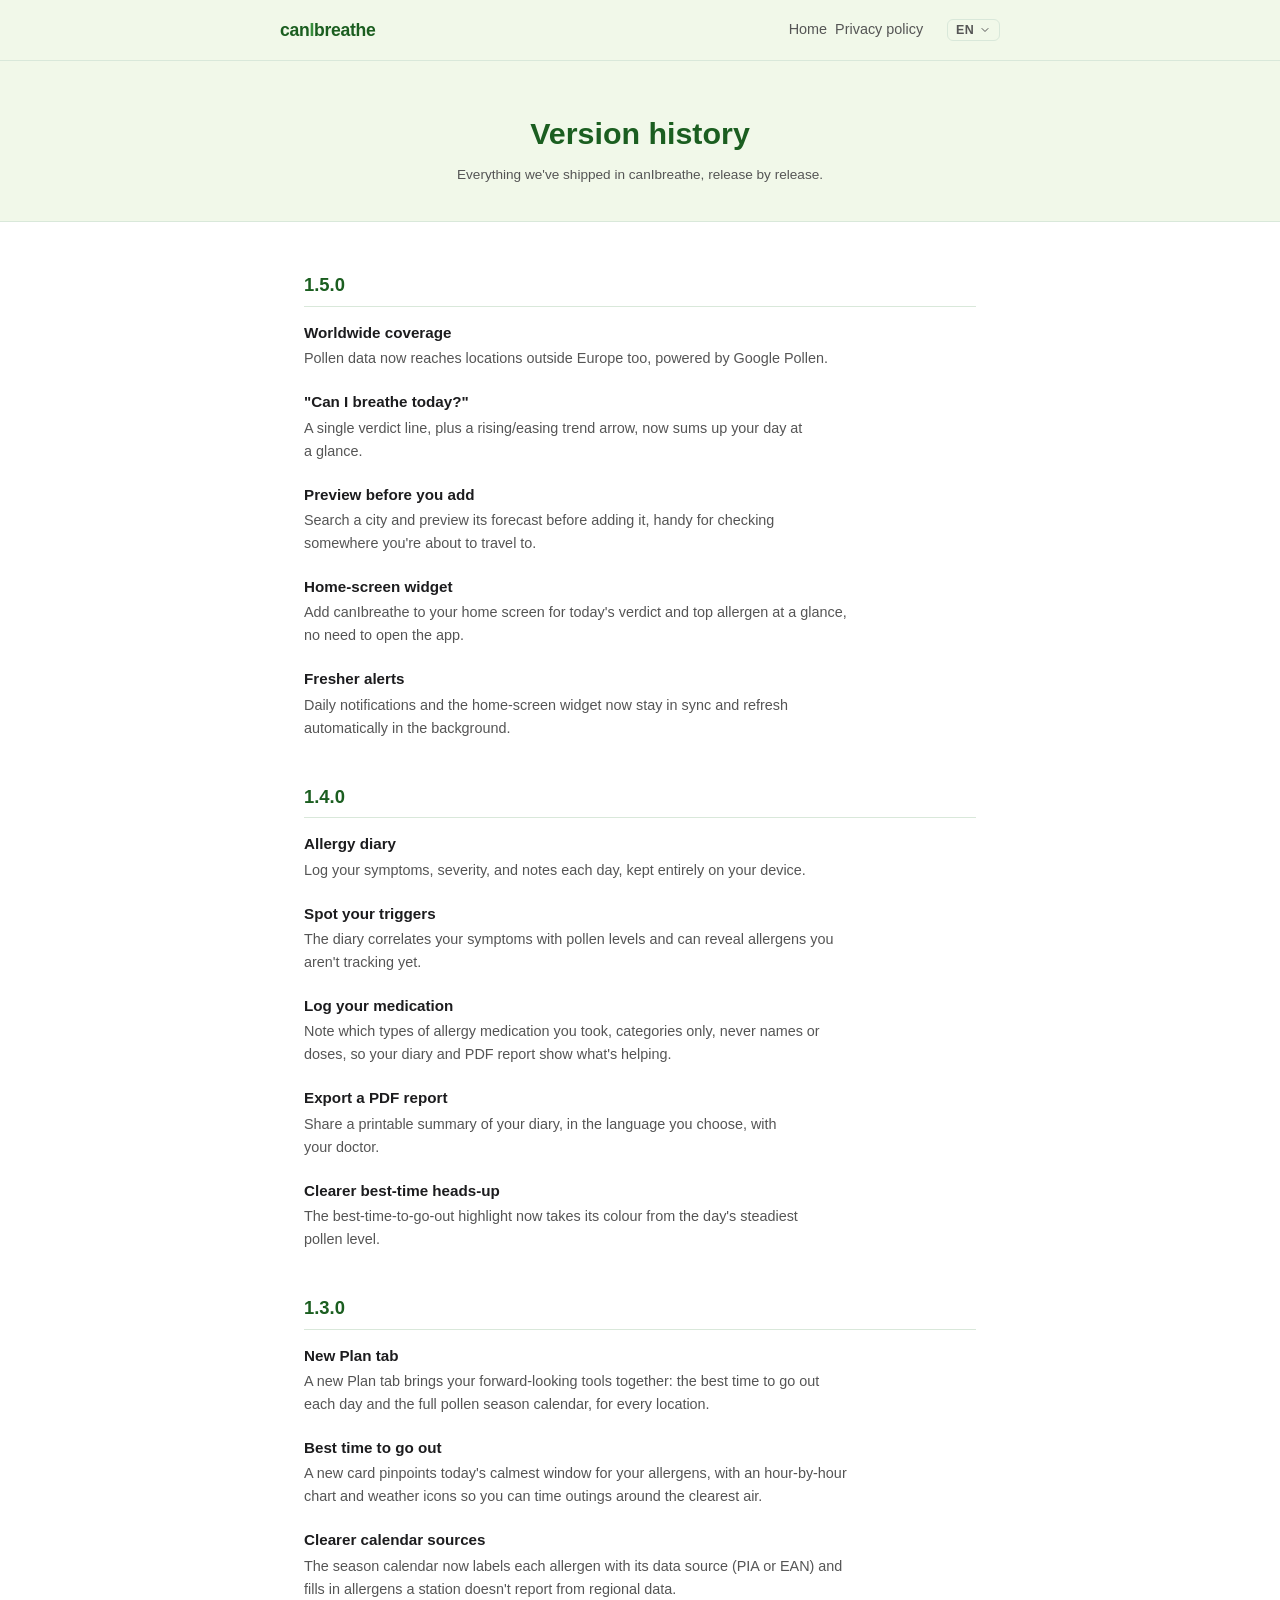
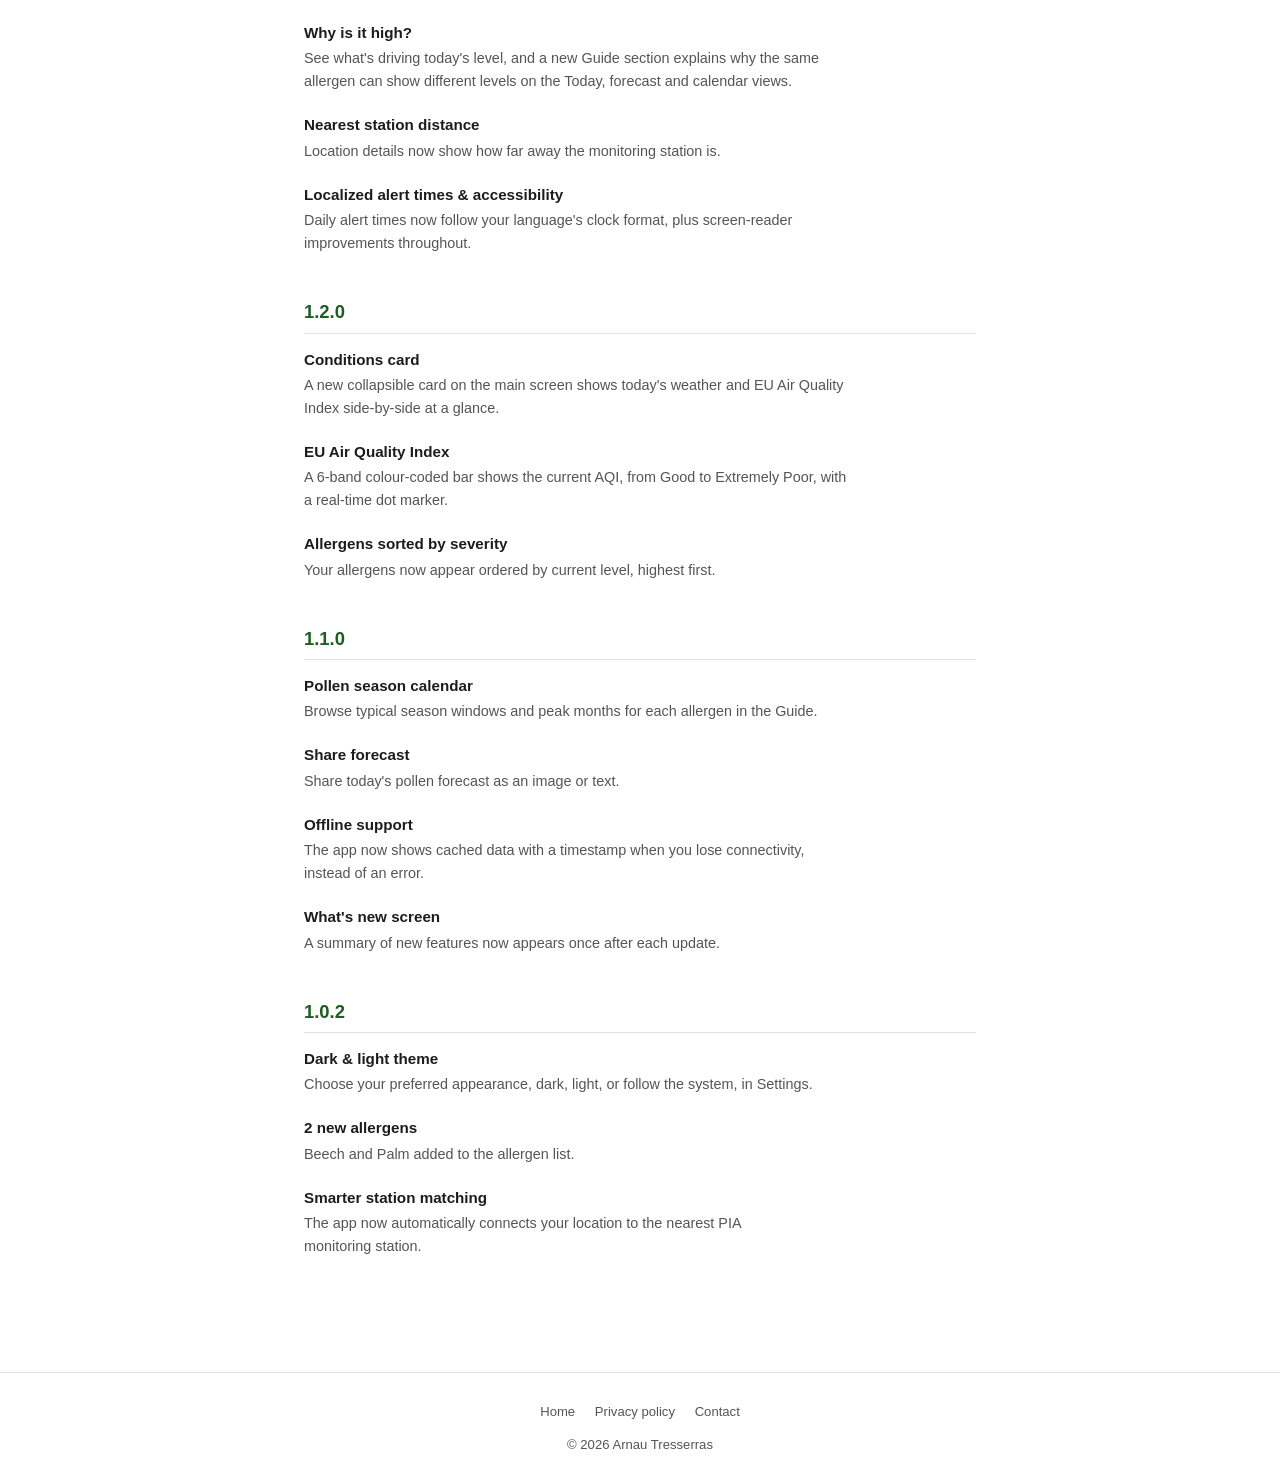
==== commit e58031bf: "fix: Hallmark polish and changelog page on the 1.5 content Rebuilds the Hallmark polish on top of or" ====
--- a/changelog.html
+++ b/changelog.html
@@ -71,7 +71,7 @@
   </footer>
 
   <script src="changelog-data.js?v=2"></script>
-  <script src="i18n.js?v=4"></script>
+  <script src="i18n.js?v=5"></script>
   <script>
     function renderChangelog(lang) {
       const releases = CHANGELOG[lang] || CHANGELOG.en;
--- a/style.css
+++ b/style.css
@@ -5,6 +5,8 @@
 /* Hallmark · waive 26b · no form control and no aria-disabled on the site · the App Store and Google Play links and the Català to Deutsch options never go disabled */
 /* Hallmark · answered F4 · the App Store and Google Play badges sit side by side by store convention, neither is secondary */
 /* Hallmark · answered F1 · straight apostrophes live in the seven i18n dictionaries, a typographic pass is its own task across them */
+/* Hallmark · answered F15 · the 56px gap splits a phone screenshot from its copy in the feature rows, the 36px grids hold text only */
+/* Hallmark · answered F20 · seven extras in the more grid, four columns would squeeze each to under 200px in the 1040px container */
 /* Hallmark · dismissed 25 · the setup step captions are one sentence each, 30ch sits in the caption range */
 :root {
   --green-dark:   #1B5E20;
@@ -265,10 +267,10 @@
 }
 
 .trust-points {
-  display: flex;
-  flex-wrap: wrap;
+  display: grid;
+  grid-template-columns: repeat(2, max-content);
   justify-content: center;
-  gap: 12px 28px;
+  gap: 12px 36px;
   list-style: none;
 }
 
@@ -526,4 +528,5 @@
   nav { width: 100%; flex-wrap: wrap; justify-content: center; gap: 10px 14px; }
   nav a { font-size: 0.82rem; }
   .store-row { justify-content: center; }
-}
+  .trust-points { grid-template-columns: minmax(0, max-content); }
+}
